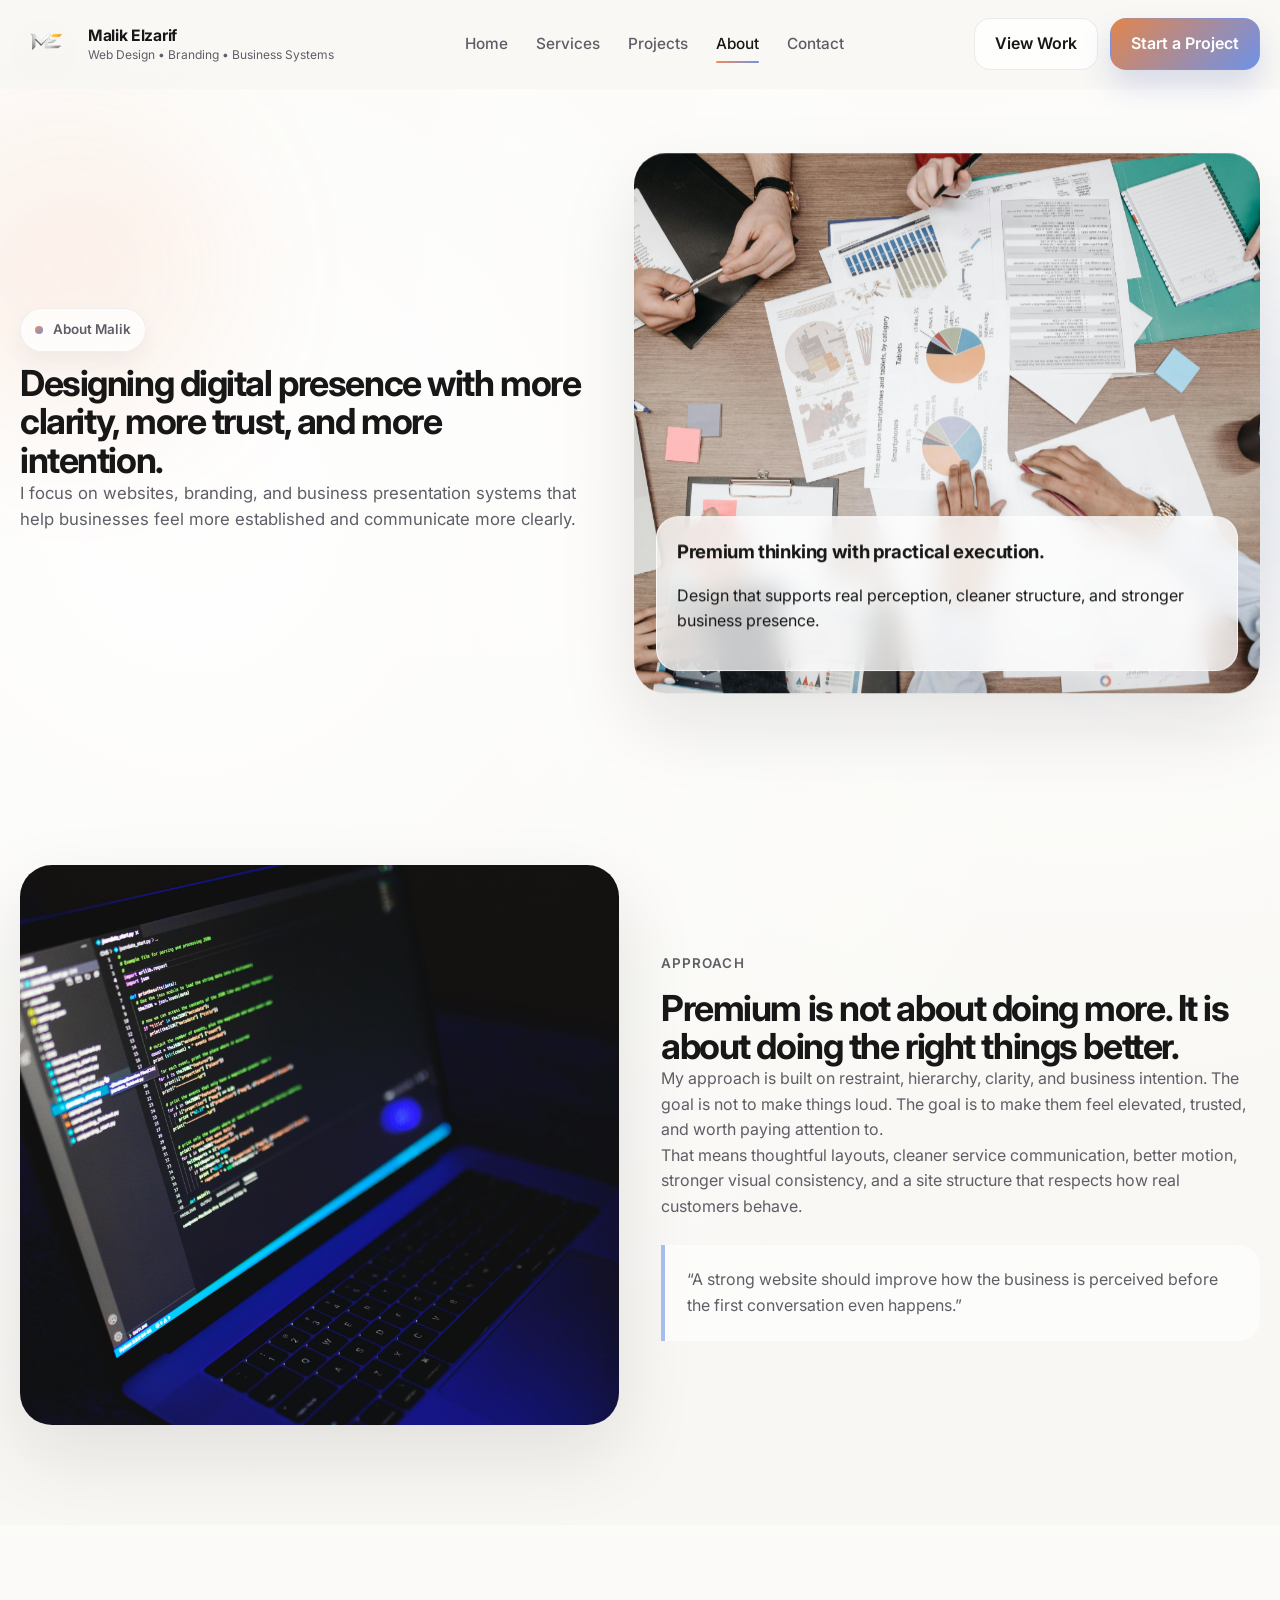
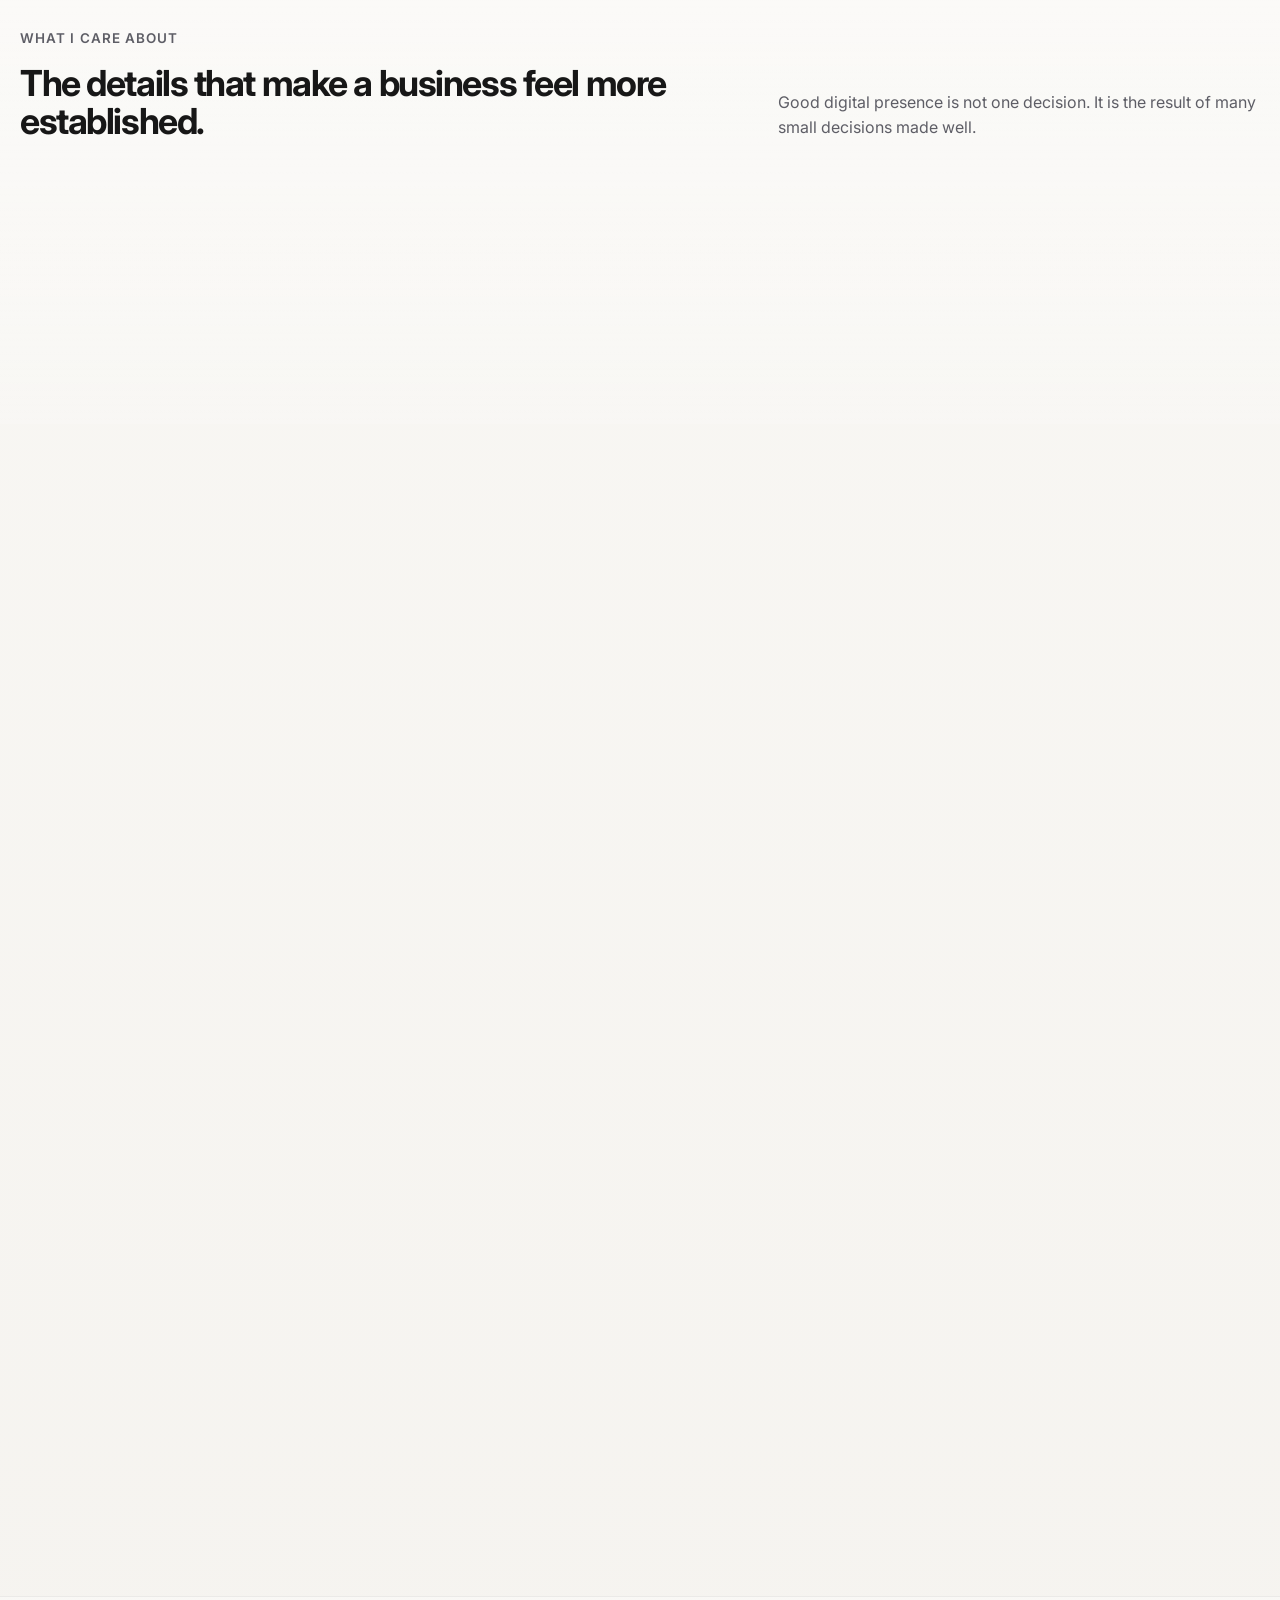
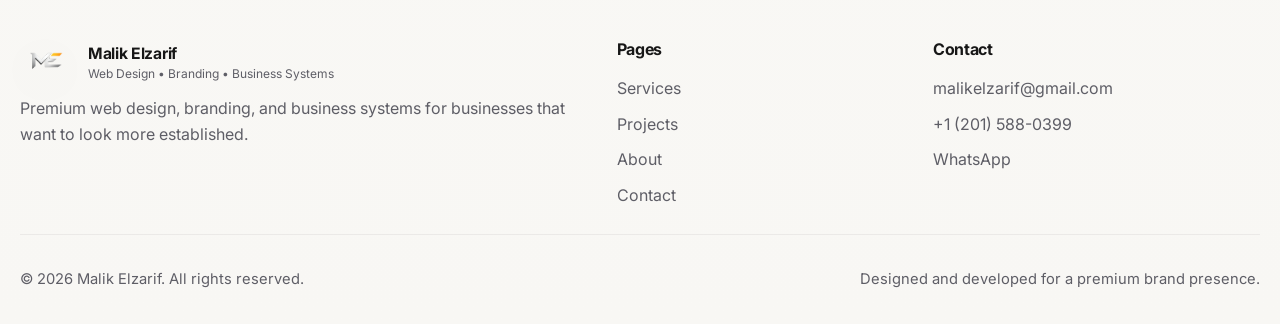
==== about.html @ 07f12b1e "Add files via upload" ====
<!DOCTYPE html>
<html lang="en">
<head>
  <meta charset="UTF-8" />
  <meta name="viewport" content="width=device-width, initial-scale=1.0" />
  <title>About | Malik Elzarif</title>
  <meta
    name="description"
    content="Learn more about Malik Elzarif, a designer focused on premium web design, branding, and business systems."
  />
  <link rel="icon" href="assets/icons/favicon.png" />
  <link rel="preconnect" href="https://fonts.googleapis.com" />
  <link rel="preconnect" href="https://fonts.gstatic.com" crossorigin />
  <link
    href="https://fonts.googleapis.com/css2?family=Inter:wght@400;500;600;700;800&display=swap"
    rel="stylesheet"
  />
  <link rel="stylesheet" href="style.css" />
</head>
<body class="site-body">
  <div class="site-bg-orb site-bg-orb--orange"></div>
  <div class="site-bg-orb site-bg-orb--blue"></div>

    <header class="site-header" id="top">
    <div class="container header-inner">
      <a href="index.html" class="brand brand--logo" aria-label="Malik Elzarif home">
  <img
    src="assets/logo/logo-me.png"
    alt="Malik Elzarif logo"
    class="brand-logo"
  />
  <span class="brand-text">
    <strong>Malik Elzarif</strong>
    <small>Web Design • Branding • Business Systems</small>
  </span>
</a>

      <nav class="desktop-nav" aria-label="Primary navigation">
        <a href="index.html">Home</a>
        <a href="services.html">Services</a>
        <a href="projects.html">Projects</a>
        <a href="about.html" class="is-active">About</a>
        <a href="contact.html">Contact</a>
      </nav>

      <div class="header-actions">
        <a class="btn btn-secondary hide-tablet" href="projects.html">View Work</a>
        <a class="btn btn-primary hide-mobile" href="contact.html">Start a Project</a>
        <button class="menu-toggle" type="button" aria-label="Open menu" aria-expanded="false" aria-controls="mobile-menu">
          <span></span>
          <span></span>
        </button>
      </div>
    </div>

    <div class="mobile-menu" id="mobile-menu">
      <nav class="mobile-nav" aria-label="Mobile navigation">
        <a href="index.html">Home</a>
        <a href="services.html">Services</a>
        <a href="projects.html">Projects</a>
        <a href="about.html" class="is-active">About</a>
        <a href="contact.html">Contact</a>
        <a class="btn btn-primary mobile-menu-cta" href="contact.html">Start a Project</a>
      </nav>
    </div>
  </header>

  <main>
    <section class="page-hero">
      <div class="container page-hero__grid">
        <div class="page-hero__copy reveal">
          <div class="eyebrow">
            <span class="eyebrow-dot"></span>
            About Malik
          </div>
          <h1>Designing digital presence with more clarity, more trust, and more intention.</h1>
          <p>
            I focus on websites, branding, and business presentation systems that help businesses
            feel more established and communicate more clearly.
          </p>
        </div>

        <div class="page-hero__media reveal reveal-delay-1 parallax-item" data-parallax-speed="0.07">
          <img
            src="assets/images/shared/page-banner-about.webp"
            alt="About Malik Elzarif visual"
            class="media-cover"
          />
          <div class="page-hero__overlay">
            <h3>Premium thinking with practical execution.</h3>
            <p>Design that supports real perception, cleaner structure, and stronger business presence.</p>
          </div>
        </div>
      </div>
    </section>

    <section class="section">
      <div class="container about-story">
        <div class="about-story__media reveal">
          <img
            src="assets/images/about/about-studio.webp"
            alt="Studio and workflow visual"
            class="media-cover"
          />
        </div>

        <div class="about-story__copy reveal reveal-delay-1">
          <span class="section-kicker">Approach</span>
          <h2>Premium is not about doing more. It is about doing the right things better.</h2>
          <p>
            My approach is built on restraint, hierarchy, clarity, and business intention.
            The goal is not to make things loud. The goal is to make them feel elevated,
            trusted, and worth paying attention to.
          </p>
          <p>
            That means thoughtful layouts, cleaner service communication, better motion,
            stronger visual consistency, and a site structure that respects how real customers behave.
          </p>

          <div class="about-quote">
            “A strong website should improve how the business is perceived before the first conversation even happens.”
          </div>
        </div>
      </div>
    </section>

    <section class="section section-soft">
      <div class="container section-heading reveal">
        <div>
          <span class="section-kicker">What I care about</span>
          <h2>The details that make a business feel more established.</h2>
        </div>
        <p>
          Good digital presence is not one decision. It is the result of many small decisions made well.
        </p>
      </div>

      <div class="values-grid">
        <article class="value-card reveal">
          <h3>Clarity</h3>
          <p>Simple communication, stronger hierarchy, and easier user understanding.</p>
        </article>

        <article class="value-card reveal reveal-delay-1">
          <h3>Restraint</h3>
          <p>Premium execution without clutter, visual noise, or cheap effects.</p>
        </article>

        <article class="value-card reveal reveal-delay-2">
          <h3>Consistency</h3>
          <p>A cohesive system across pages, interactions, messaging, and presentation.</p>
        </article>
      </div>
    </section>

    <section class="section">
      <div class="container about-story">
        <div class="about-story__copy reveal">
          <span class="section-kicker">How I think</span>
          <h2>Design should support perception and business movement.</h2>
          <p>
            A premium site should help someone trust your business faster, understand your services more clearly,
            and feel more confident in taking the next step.
          </p>
          <p>
            That is why I work across layout, branding, visual tone, service structure, and customer flow —
            not just isolated design pieces.
          </p>
          <a href="contact.html" class="btn btn-primary">Work With Malik</a>
        </div>

        <div class="about-story__media reveal reveal-delay-1">
          <img
            src="assets/images/about/about-process.webp"
            alt="Process and design systems visual"
            class="media-cover"
          />
        </div>
      </div>
    </section>

    <section class="section">
      <div class="container cta-panel reveal">
        <div class="cta-panel__copy">
          <span class="section-kicker">Let’s Build</span>
          <h2>Need a brand presence that feels more serious and more premium?</h2>
          <p>Let’s build something clean, strong, and worth remembering.</p>
        </div>

        <div class="cta-panel__actions">
          <a class="btn btn-primary" href="contact.html">Start a Project</a>
          <a class="btn btn-secondary" href="projects.html">View Projects</a>
        </div>
      </div>
    </section>
  </main>

  <footer class="site-footer">
    <div class="container footer-grid">
      <div class="footer-brand">
        <a href="index.html" class="brand brand--logo" aria-label="Malik Elzarif home">
  <img
    src="assets/logo/logo-me.png"
    alt="Malik Elzarif logo"
    class="brand-logo"
  />
  <span class="brand-text">
    <strong>Malik Elzarif</strong>
    <small>Web Design • Branding • Business Systems</small>
  </span>
</a>
        <p>Premium web design, branding, and business systems for businesses that want to look more established.</p>
      </div>

      <div class="footer-links-group">
        <h3>Pages</h3>
        <ul>
          <li><a href="services.html">Services</a></li>
          <li><a href="projects.html">Projects</a></li>
          <li><a href="about.html">About</a></li>
          <li><a href="contact.html">Contact</a></li>
        </ul>
      </div>

      <div class="footer-links-group">
        <h3>Contact</h3>
        <ul>
          <li><a href="mailto:malikelzarif@gmail.com">malikelzarif@gmail.com</a></li>
          <li><a href="tel:+12015880399">+1 (201) 588-0399</a></li>
          <li><a href="https://wa.me/12015880399" target="_blank" rel="noopener noreferrer">WhatsApp</a></li>
        </ul>
      </div>
    </div>

    <div class="container footer-bottom">
      <p>© 2026 Malik Elzarif. All rights reserved.</p>
      <p>Designed and developed for a premium brand presence.</p>
    </div>
  </footer>

  <script src="script.js"></script>
</body>
</html>
---- style.css ----
:root {
  --bg: #f8f6f2;
  --bg-soft: #fcfbf8;
  --surface: rgba(255, 255, 255, 0.72);
  --surface-strong: rgba(255, 255, 255, 0.92);
  --card: #ffffff;
  --text: #171717;
  --text-soft: #5e5e66;
  --line: rgba(23, 23, 23, 0.08);
  --line-strong: rgba(23, 23, 23, 0.14);

  --orange: #f28d52;
  --orange-soft: rgba(242, 141, 82, 0.18);
  --blue: #6f92e8;
  --blue-soft: rgba(111, 146, 232, 0.16);

  --shadow-sm: 0 10px 25px rgba(24, 24, 24, 0.05);
  --shadow-md: 0 18px 45px rgba(24, 24, 24, 0.08);
  --shadow-lg: 0 30px 80px rgba(24, 24, 24, 0.10);

  --radius-xs: 14px;
  --radius-sm: 18px;
  --radius-md: 24px;
  --radius-lg: 30px;
  --radius-xl: 36px;

  --container: 1240px;
  --header-h: 88px;

  --dur-fast: 220ms;
  --dur: 380ms;
  --dur-slow: 700ms;
  --ease: cubic-bezier(0.22, 1, 0.36, 1);
}

*,
*::before,
*::after {
  box-sizing: border-box;
}

html {
  scroll-behavior: smooth;
}

body {
  margin: 0;
  font-family: "Inter", sans-serif;
  color: var(--text);
  background:
    radial-gradient(circle at 15% 15%, rgba(255, 255, 255, 0.9), transparent 30%),
    radial-gradient(circle at 85% 10%, rgba(255, 255, 255, 0.7), transparent 24%),
    linear-gradient(180deg, #fbfaf7 0%, #f5f3ef 100%);
  line-height: 1.6;
  overflow-x: hidden;
}

img {
  max-width: 100%;
  display: block;
}

a {
  color: inherit;
  text-decoration: none;
}

button,
input,
textarea {
  font: inherit;
}

.site-body {
  position: relative;
}

.site-bg-orb {
  position: fixed;
  z-index: -1;
  border-radius: 999px;
  filter: blur(70px);
  opacity: 0.55;
  pointer-events: none;
}

.site-bg-orb--orange {
  width: 320px;
  height: 320px;
  top: 110px;
  left: -90px;
  background: rgba(242, 141, 82, 0.18);
  animation: orbFloat 9s ease-in-out infinite;
}

.site-bg-orb--blue {
  width: 360px;
  height: 360px;
  top: 280px;
  right: -120px;
  background: rgba(111, 146, 232, 0.16);
  animation: orbFloat 11s ease-in-out infinite reverse;
}

@keyframes orbFloat {
  0%, 100% {
    transform: translate3d(0, 0, 0) scale(1);
  }
  50% {
    transform: translate3d(0, -18px, 0) scale(1.04);
  }
}

.container {
  width: min(var(--container), calc(100% - 40px));
  margin: 0 auto;
}

.section {
  padding: 100px 0;
}

.section-soft {
  background: linear-gradient(180deg, rgba(255, 255, 255, 0.45), rgba(255, 255, 255, 0.18));
}

.section-heading {
  display: grid;
  grid-template-columns: 1.2fr 0.8fr;
  gap: 36px;
  align-items: end;
  margin-bottom: 44px;
}

.section-heading--compact {
  margin-bottom: 28px;
}

.section-kicker {
  display: inline-flex;
  align-items: center;
  gap: 8px;
  margin-bottom: 14px;
  color: var(--text-soft);
  font-weight: 600;
  font-size: 0.84rem;
  letter-spacing: 0.08em;
  text-transform: uppercase;
}

.section-heading h2,
.split-copy h2,
.about-preview__copy h2,
.cta-panel__copy h2,
.page-hero__copy h1,
.contact-main__copy h2,
.about-story__copy h2 {
  margin: 0;
  font-size: clamp(2rem, 2.8vw, 3.35rem);
  line-height: 1.08;
  letter-spacing: -0.04em;
}

.section-heading p,
.split-copy p,
.about-preview__copy p,
.cta-panel__copy p,
.page-hero__copy p,
.contact-main__copy p,
.about-story__copy p {
  margin: 0;
  color: var(--text-soft);
  font-size: 1rem;
}

.site-header {
  position: sticky;
  top: 0;
  z-index: 90;
  backdrop-filter: blur(18px);
  background: rgba(248, 246, 242, 0.66);
  border-bottom: 1px solid transparent;
  transition:
    background var(--dur) var(--ease),
    border-color var(--dur) var(--ease),
    box-shadow var(--dur) var(--ease),
    transform var(--dur-fast) var(--ease);
}

.site-header.is-scrolled {
  background: rgba(252, 251, 248, 0.86);
  border-color: var(--line);
  box-shadow: 0 12px 34px rgba(20, 20, 20, 0.05);
}

.header-inner {
  min-height: var(--header-h);
  display: flex;
  align-items: center;
  justify-content: space-between;
  gap: 24px;
}

.brand {
  display: inline-flex;
  align-items: center;
  gap: 14px;
  min-width: 0;
}

.brand--logo {
  gap: 16px;
}

.brand-logo {
  width: auto;
  height: 52px;
  display: block;
  object-fit: contain;
  flex-shrink: 0;
  filter: drop-shadow(0 10px 20px rgba(0, 0, 0, 0.08));
  transition: transform var(--dur-fast) var(--ease);
}

.brand:hover .brand-logo {
  transform: translateY(-1px);
}

.brand-text {
  display: flex;
  flex-direction: column;
  line-height: 1.1;
  min-width: 0;
}

.brand-text strong {
  font-size: 0.98rem;
  letter-spacing: -0.02em;
}

.brand-text small {
  margin-top: 4px;
  font-size: 0.75rem;
  color: var(--text-soft);
}

.desktop-nav {
  display: flex;
  align-items: center;
  gap: 28px;
}

.desktop-nav a,
.mobile-nav a {
  position: relative;
  color: var(--text-soft);
  font-size: 0.96rem;
  font-weight: 500;
  transition: color var(--dur-fast) var(--ease);
}

.desktop-nav a::after,
.mobile-nav a::after {
  content: "";
  position: absolute;
  left: 0;
  bottom: -7px;
  width: 100%;
  height: 2px;
  background: linear-gradient(90deg, var(--orange), var(--blue));
  transform: scaleX(0);
  transform-origin: left;
  transition: transform var(--dur-fast) var(--ease);
  border-radius: 999px;
}

.desktop-nav a:hover,
.desktop-nav a.is-active,
.mobile-nav a:hover,
.mobile-nav a.is-active {
  color: var(--text);
}

.desktop-nav a:hover::after,
.desktop-nav a.is-active::after,
.mobile-nav a:hover::after,
.mobile-nav a.is-active::after {
  transform: scaleX(1);
}

.header-actions {
  display: flex;
  align-items: center;
  gap: 12px;
  flex-shrink: 0;
}

.menu-toggle {
  display: none;
  width: 48px;
  height: 48px;
  padding: 0;
  border: 1px solid var(--line);
  border-radius: 16px;
  background: rgba(255, 255, 255, 0.76);
  cursor: pointer;
  position: relative;
}

.menu-toggle span {
  position: absolute;
  left: 12px;
  right: 12px;
  height: 2px;
  background: var(--text);
  border-radius: 999px;
  transition:
    transform var(--dur-fast) var(--ease),
    top var(--dur-fast) var(--ease),
    opacity var(--dur-fast) var(--ease);
}

.menu-toggle span:first-child {
  top: 18px;
}

.menu-toggle span:last-child {
  top: 28px;
}

.menu-toggle.is-active span:first-child {
  top: 23px;
  transform: rotate(45deg);
}

.menu-toggle.is-active span:last-child {
  top: 23px;
  transform: rotate(-45deg);
}

.mobile-menu {
  display: none;
  border-top: 1px solid var(--line);
  background: rgba(252, 251, 248, 0.96);
  backdrop-filter: blur(16px);
}

.mobile-menu.is-open {
  display: block;
  animation: fadeInUp 0.35s var(--ease);
}

.mobile-nav {
  display: flex;
  flex-direction: column;
  gap: 18px;
  padding: 22px 20px 26px;
}

.mobile-menu-cta {
  margin-top: 8px;
}

.hero {
  position: relative;
  padding: 72px 0 84px;
}

.hero-grid {
  display: grid;
  grid-template-columns: 1fr 1.08fr;
  gap: 56px;
  align-items: center;
}

.eyebrow {
  display: inline-flex;
  align-items: center;
  gap: 10px;
  padding: 10px 14px;
  border-radius: 999px;
  background: rgba(255, 255, 255, 0.7);
  border: 1px solid rgba(23, 23, 23, 0.06);
  color: var(--text-soft);
  font-size: 0.84rem;
  font-weight: 600;
  box-shadow: var(--shadow-sm);
}

.eyebrow-dot {
  width: 8px;
  height: 8px;
  border-radius: 999px;
  background: linear-gradient(135deg, var(--orange), var(--blue));
}

.hero-copy h1 {
  margin: 18px 0 18px;
  font-size: clamp(2.8rem, 4.8vw, 5.15rem);
  line-height: 0.96;
  letter-spacing: -0.06em;
  max-width: 11ch;
}

.text-gradient {
  background: linear-gradient(90deg, #da7a42 0%, #7a98e9 100%);
  -webkit-background-clip: text;
  -webkit-text-fill-color: transparent;
}

.hero-text {
  max-width: 620px;
  margin: 0;
  font-size: 1.08rem;
  color: var(--text-soft);
}

.hero-actions,
.cta-panel__actions,
.contact-actions {
  display: flex;
  flex-wrap: wrap;
  gap: 14px;
  margin-top: 30px;
}

.hero-points {
  list-style: none;
  padding: 0;
  margin: 28px 0 0;
  display: flex;
  flex-wrap: wrap;
  gap: 12px;
}

.hero-points li {
  padding: 12px 14px;
  border-radius: 999px;
  background: rgba(255, 255, 255, 0.72);
  border: 1px solid rgba(23, 23, 23, 0.06);
  color: var(--text-soft);
  font-size: 0.92rem;
}

.hero-visual {
  position: relative;
}

.hero-visual-shell {
  position: relative;
  min-height: 660px;
}

.hero-visual-glow {
  position: absolute;
  border-radius: 999px;
  filter: blur(55px);
  opacity: 0.7;
}

.hero-visual-glow--orange {
  width: 220px;
  height: 220px;
  top: 40px;
  right: 60px;
  background: rgba(242, 141, 82, 0.18);
}

.hero-visual-glow--blue {
  width: 240px;
  height: 240px;
  left: 10px;
  bottom: 90px;
  background: rgba(111, 146, 232, 0.18);
}

.glass-card {
  background: rgba(255, 255, 255, 0.62);
  border: 1px solid rgba(255, 255, 255, 0.7);
  backdrop-filter: blur(14px);
  box-shadow: var(--shadow-md);
}

.hero-main-card {
  position: absolute;
  inset: 60px 20px 80px 40px;
  overflow: hidden;
  border-radius: 34px;
}

.hero-main-card img {
  height: 100%;
  width: 100%;
  object-fit: cover;
}

.hero-main-card__overlay {
  position: absolute;
  inset: auto 22px 22px 22px;
  padding: 22px;
  border-radius: 22px;
  background: rgba(255, 255, 255, 0.78);
  border: 1px solid rgba(255, 255, 255, 0.68);
  backdrop-filter: blur(12px);
}

.hero-main-card__overlay h3 {
  margin: 12px 0 0;
  font-size: 1.28rem;
  line-height: 1.15;
  letter-spacing: -0.03em;
}

.hero-ui-chip,
.project-meta span,
.metric-chip {
  display: inline-flex;
  align-items: center;
  min-height: 34px;
  padding: 8px 12px;
  border-radius: 999px;
  background: rgba(255, 255, 255, 0.78);
  border: 1px solid rgba(23, 23, 23, 0.08);
  color: var(--text-soft);
  font-size: 0.8rem;
  font-weight: 600;
}

.hero-float-card {
  position: absolute;
  overflow: hidden;
  border-radius: 26px;
}

.hero-float-card img {
  width: 100%;
  height: 100%;
  object-fit: cover;
}

.hero-float-card--top {
  width: 220px;
  height: 180px;
  top: 0;
  left: 0;
}

.hero-float-card--bottom {
  width: 250px;
  height: 190px;
  right: 0;
  bottom: 0;
}

.float-card {
  animation: floatY 7s ease-in-out infinite;
}

.float-card-slow {
  animation: floatY 10s ease-in-out infinite;
}

.float-card-fast {
  animation: floatY 6s ease-in-out infinite reverse;
}

@keyframes floatY {
  0%, 100% {
    transform: translate3d(0, 0, 0);
  }
  50% {
    transform: translate3d(0, -14px, 0);
  }
}

.trust-strip {
  padding: 8px 0 0;
}

.trust-strip__inner {
  padding: 24px 28px;
  border-radius: var(--radius-lg);
  background: rgba(255, 255, 255, 0.66);
  border: 1px solid rgba(23, 23, 23, 0.06);
  box-shadow: var(--shadow-sm);
}

.trust-strip__inner p {
  margin: 0 0 18px;
  font-size: 1rem;
  color: var(--text-soft);
}

.trust-tags {
  display: flex;
  flex-wrap: wrap;
  gap: 12px;
}

.trust-tags span {
  padding: 10px 14px;
  border-radius: 999px;
  background: linear-gradient(180deg, rgba(255, 255, 255, 0.85), rgba(255, 255, 255, 0.72));
  border: 1px solid rgba(23, 23, 23, 0.06);
  font-size: 0.92rem;
  color: var(--text-soft);
}

.grid {
  display: grid;
  gap: 22px;
}

.grid-3 {
  grid-template-columns: repeat(3, 1fr);
}

.service-card,
.project-card,
.process-card,
.value-card,
.contact-card,
.metric-card {
  background: rgba(255, 255, 255, 0.74);
  border: 1px solid rgba(23, 23, 23, 0.06);
  border-radius: 28px;
  box-shadow: var(--shadow-sm);
  transition:
    transform var(--dur) var(--ease),
    box-shadow var(--dur) var(--ease),
    border-color var(--dur) var(--ease);
}

.service-card:hover,
.project-card:hover,
.process-card:hover,
.value-card:hover,
.contact-card:hover,
.metric-card:hover {
  transform: translateY(-8px);
  box-shadow: var(--shadow-md);
  border-color: rgba(23, 23, 23, 0.1);
}

.service-card__media,
.project-card__media,
.project-feature-card__media,
.image-frame {
  overflow: hidden;
  border-radius: 22px;
}

.service-card__media img,
.project-card__media img,
.project-feature-card__media img,
.image-frame img,
.page-hero__media img,
.contact-main__media img {
  width: 100%;
  height: 100%;
  object-fit: cover;
  transition: transform 900ms var(--ease);
}

.service-card:hover img,
.project-card:hover img,
.project-feature-card:hover img,
.image-frame:hover img {
  transform: scale(1.05);
}

.service-card {
  overflow: hidden;
}

.service-card__media {
  height: 240px;
}

.service-card__body {
  padding: 22px;
}

.service-index,
.process-step {
  display: inline-flex;
  margin-bottom: 14px;
  color: var(--text-soft);
  font-size: 0.84rem;
  font-weight: 700;
  letter-spacing: 0.06em;
  text-transform: uppercase;
}

.service-card h3,
.project-card h3,
.project-feature-card h3,
.process-card h3,
.value-card h3,
.contact-card h3,
.metric-card h3 {
  margin: 0 0 10px;
  font-size: 1.3rem;
  line-height: 1.15;
  letter-spacing: -0.03em;
}

.service-card p,
.project-card p,
.project-feature-card p,
.process-card p,
.value-card p,
.contact-card p,
.metric-card p,
.footer-brand p {
  margin: 0;
  color: var(--text-soft);
}

.text-link {
  display: inline-flex;
  align-items: center;
  gap: 8px;
  margin-top: 18px;
  color: var(--text);
  font-weight: 600;
}

.text-link::after {
  content: "→";
  transition: transform var(--dur-fast) var(--ease);
}

.text-link:hover::after {
  transform: translateX(4px);
}

.split-layout {
  display: grid;
  grid-template-columns: 0.95fr 1.05fr;
  gap: 40px;
  align-items: center;
}

.project-stack {
  display: grid;
  gap: 20px;
}

.project-feature-card {
  display: grid;
  grid-template-columns: 320px 1fr;
  gap: 20px;
  padding: 18px;
  border-radius: 30px;
}

.project-feature-card__media {
  height: 230px;
}

.project-feature-card__body {
  display: flex;
  flex-direction: column;
  justify-content: center;
}

.project-meta {
  display: flex;
  flex-wrap: wrap;
  gap: 10px;
  margin-bottom: 14px;
}

.process-grid {
  display: grid;
  grid-template-columns: repeat(4, 1fr);
  gap: 20px;
}

.process-card {
  padding: 26px;
}

.about-preview {
  display: grid;
  grid-template-columns: 0.95fr 1.05fr;
  gap: 42px;
  align-items: center;
}

.image-frame {
  position: relative;
  background: #f3f2ee;
  box-shadow: var(--shadow-md);
}

.image-frame::before {
  content: "";
  position: absolute;
  inset: 0;
  background:
    linear-gradient(180deg, rgba(255, 255, 255, 0.08), transparent 30%),
    linear-gradient(135deg, rgba(242, 141, 82, 0.08), rgba(111, 146, 232, 0.08));
  z-index: 1;
  pointer-events: none;
}

.image-frame img {
  position: relative;
  z-index: 0;
}

.image-frame-large {
  height: 580px;
  border-radius: 34px;
  overflow: hidden;
}

.cta-panel {
  display: grid;
  grid-template-columns: 1.15fr 0.85fr;
  gap: 30px;
  align-items: center;
  padding: 34px;
  border-radius: 34px;
  background:
    linear-gradient(135deg, rgba(255, 255, 255, 0.86), rgba(255, 255, 255, 0.72)),
    linear-gradient(135deg, rgba(242, 141, 82, 0.06), rgba(111, 146, 232, 0.08));
  border: 1px solid rgba(23, 23, 23, 0.06);
  box-shadow: var(--shadow-md);
}

.btn {
  display: inline-flex;
  align-items: center;
  justify-content: center;
  min-height: 52px;
  padding: 0 20px;
  border-radius: 16px;
  border: 1px solid transparent;
  font-weight: 600;
  transition:
    transform var(--dur-fast) var(--ease),
    box-shadow var(--dur-fast) var(--ease),
    border-color var(--dur-fast) var(--ease),
    background var(--dur-fast) var(--ease),
    color var(--dur-fast) var(--ease);
  cursor: pointer;
}

.btn:hover {
  transform: translateY(-2px);
}

.btn-primary {
  color: #ffffff;
  background: linear-gradient(135deg, #e2854d 0%, #6f92e8 100%);
  box-shadow: 0 16px 30px rgba(92, 111, 184, 0.22);
}

.btn-primary:hover {
  box-shadow: 0 20px 36px rgba(92, 111, 184, 0.26);
}

.btn-secondary {
  background: rgba(255, 255, 255, 0.76);
  border-color: rgba(23, 23, 23, 0.08);
  color: var(--text);
}

.btn-secondary:hover {
  background: rgba(255, 255, 255, 0.94);
}

.page-hero {
  padding: 62px 0 74px;
}

.page-hero__grid {
  display: grid;
  grid-template-columns: 0.95fr 1.05fr;
  gap: 48px;
  align-items: center;
}

.page-hero__copy .eyebrow {
  margin-bottom: 12px;
}

.page-hero__copy p {
  max-width: 700px;
  font-size: 1.05rem;
}

.page-hero__media {
  position: relative;
  height: 540px;
  border-radius: 32px;
  overflow: hidden;
  box-shadow: var(--shadow-lg);
  background: #f0efea;
}

.page-hero__overlay {
  position: absolute;
  inset: auto 22px 22px 22px;
  padding: 20px;
  border-radius: 22px;
  background: rgba(255, 255, 255, 0.76);
  border: 1px solid rgba(255, 255, 255, 0.72);
  backdrop-filter: blur(12px);
}

.page-hero__overlay h3 {
  margin: 0 0 8px;
  font-size: 1.16rem;
  letter-spacing: -0.02em;
}

.service-detail-grid,
.about-story,
.contact-main {
  display: grid;
  grid-template-columns: 1fr 1fr;
  gap: 42px;
  align-items: center;
}

.service-detail-card {
  padding: 26px;
  border-radius: 28px;
  background: rgba(255, 255, 255, 0.74);
  border: 1px solid rgba(23, 23, 23, 0.06);
  box-shadow: var(--shadow-sm);
}

.service-detail-card h3 {
  margin: 0 0 12px;
  font-size: 1.55rem;
  letter-spacing: -0.03em;
}

.service-detail-card p {
  margin: 0 0 18px;
  color: var(--text-soft);
}

.feature-list {
  list-style: none;
  padding: 0;
  margin: 0;
  display: grid;
  gap: 12px;
}

.feature-list li {
  position: relative;
  padding-left: 20px;
  color: var(--text-soft);
}

.feature-list li::before {
  content: "";
  position: absolute;
  left: 0;
  top: 11px;
  width: 8px;
  height: 8px;
  border-radius: 999px;
  background: linear-gradient(135deg, var(--orange), var(--blue));
}

.projects-grid {
  display: grid;
  grid-template-columns: repeat(2, 1fr);
  gap: 22px;
}

.project-card {
  overflow: hidden;
}

.project-card__media {
  height: 320px;
}

.project-card__body {
  padding: 24px;
}

.project-card__foot {
  display: flex;
  flex-wrap: wrap;
  gap: 10px;
  margin-top: 18px;
}

.metrics-grid,
.values-grid,
.contact-grid {
  display: grid;
  grid-template-columns: repeat(3, 1fr);
  gap: 20px;
}

.metric-card,
.value-card,
.contact-card {
  padding: 26px;
}

.metric-card .metric-number {
  display: block;
  margin-bottom: 10px;
  font-size: 2.2rem;
  font-weight: 800;
  letter-spacing: -0.05em;
}

.about-story__media,
.contact-main__media {
  height: 560px;
  border-radius: 32px;
  overflow: hidden;
  box-shadow: var(--shadow-lg);
}

.about-quote {
  margin-top: 26px;
  padding: 22px;
  border-left: 4px solid rgba(111, 146, 232, 0.6);
  border-radius: 0 22px 22px 0;
  background: rgba(255, 255, 255, 0.6);
  color: var(--text-soft);
}

.contact-main__copy .feature-list {
  margin-top: 20px;
}

.contact-form-shell {
  padding: 30px;
  border-radius: 30px;
  background: rgba(255, 255, 255, 0.78);
  border: 1px solid rgba(23, 23, 23, 0.06);
  box-shadow: var(--shadow-md);
}

.form-grid {
  display: grid;
  gap: 18px;
}

.form-row {
  display: grid;
  grid-template-columns: 1fr 1fr;
  gap: 16px;
}

.form-field {
  display: grid;
  gap: 8px;
}

.form-field label {
  font-weight: 600;
  font-size: 0.95rem;
}

.form-field input,
.form-field textarea {
  width: 100%;
  border: 1px solid rgba(23, 23, 23, 0.1);
  background: rgba(255, 255, 255, 0.92);
  border-radius: 16px;
  padding: 14px 16px;
  outline: none;
  transition:
    border-color var(--dur-fast) var(--ease),
    box-shadow var(--dur-fast) var(--ease),
    transform var(--dur-fast) var(--ease);
}

.form-field input:focus,
.form-field textarea:focus {
  border-color: rgba(111, 146, 232, 0.5);
  box-shadow: 0 0 0 4px rgba(111, 146, 232, 0.12);
}

.form-note {
  margin: 0;
  font-size: 0.92rem;
  color: var(--text-soft);
}

.site-footer {
  padding: 40px 0 18px;
  border-top: 1px solid rgba(23, 23, 23, 0.06);
  background: rgba(255, 255, 255, 0.34);
}

.footer-grid {
  display: grid;
  grid-template-columns: 1.2fr 0.6fr 0.7fr;
  gap: 36px;
  padding-bottom: 26px;
}

.brand--footer {
  margin-bottom: 16px;
}

.footer-links-group h3 {
  margin: 0 0 14px;
  font-size: 1rem;
  letter-spacing: -0.02em;
}

.footer-links-group ul {
  list-style: none;
  padding: 0;
  margin: 0;
  display: grid;
  gap: 10px;
}

.footer-links-group a {
  color: var(--text-soft);
  transition: color var(--dur-fast) var(--ease);
}

.footer-links-group a:hover {
  color: var(--text);
}

.footer-bottom {
  padding-top: 18px;
  border-top: 1px solid rgba(23, 23, 23, 0.06);
  display: flex;
  justify-content: space-between;
  gap: 20px;
  color: var(--text-soft);
  font-size: 0.92rem;
}

.media-cover {
  width: 100%;
  height: 100%;
  object-fit: cover;
}

.hide-tablet {
  display: inline-flex;
}

.hide-mobile {
  display: inline-flex;
}

.reveal {
  opacity: 0;
  transform: translateY(28px);
  transition:
    opacity 900ms var(--ease),
    transform 900ms var(--ease);
  will-change: opacity, transform;
}

.reveal.in-view {
  opacity: 1;
  transform: translateY(0);
}

.reveal-delay-1 {
  transition-delay: 120ms;
}

.reveal-delay-2 {
  transition-delay: 220ms;
}

.reveal-delay-3 {
  transition-delay: 320ms;
}

.parallax-item {
  will-change: transform;
  transform: translate3d(0, 0, 0);
}

@keyframes fadeInUp {
  from {
    opacity: 0;
    transform: translateY(14px);
  }
  to {
    opacity: 1;
    transform: translateY(0);
  }
}

/* RESPONSIVE */
@media (max-width: 1160px) {
  .hero-grid,
  .page-hero__grid,
  .split-layout,
  .about-preview,
  .service-detail-grid,
  .about-story,
  .contact-main {
    grid-template-columns: 1fr;
  }

  .section-heading {
    grid-template-columns: 1fr;
  }

  .grid-3,
  .metrics-grid,
  .values-grid,
  .contact-grid,
  .process-grid,
  .projects-grid {
    grid-template-columns: repeat(2, 1fr);
  }

  .hero-visual-shell {
    min-height: 580px;
  }

  .project-feature-card {
    grid-template-columns: 1fr;
  }

  .footer-grid,
  .cta-panel {
    grid-template-columns: 1fr;
  }
}

@media (max-width: 980px) {
  .desktop-nav,
  .hide-tablet,
  .hide-mobile {
    display: none;
  }

  .menu-toggle {
    display: inline-flex;
  }

  .header-inner {
    gap: 14px;
  }

  .brand {
    flex: 1 1 auto;
    min-width: 0;
  }

  .brand-logo {
    height: 44px;
    max-width: 140px;
  }

  .brand-text strong,
  .brand-text small {
    white-space: nowrap;
    overflow: hidden;
    text-overflow: ellipsis;
  }

  .hero {
    padding-top: 42px;
  }

  .hero-copy h1 {
    max-width: 12ch;
  }

  .page-hero__media,
  .about-story__media,
  .contact-main__media,
  .image-frame-large {
    height: 460px;
  }
}

@media (max-width: 760px) {
  :root {
    --header-h: 76px;
  }

  .container {
    width: min(100% - 24px, var(--container));
  }

  .section {
    padding: 68px 0;
  }

  .hero,
  .page-hero {
    padding-top: 24px;
  }

  .header-inner {
    min-height: var(--header-h);
    gap: 10px;
  }

  .brand {
    gap: 10px;
    max-width: calc(100% - 56px);
  }

  .brand-logo {
    height: 38px;
    max-width: 120px;
  }

  .brand-text strong {
    font-size: 0.9rem;
    line-height: 1.1;
  }

  .brand-text small {
    display: none;
  }

  .menu-toggle {
    width: 44px;
    height: 44px;
    border-radius: 14px;
  }

  .menu-toggle span:first-child {
    top: 17px;
  }

  .menu-toggle span:last-child {
    top: 25px;
  }

  .menu-toggle.is-active span:first-child,
  .menu-toggle.is-active span:last-child {
    top: 21px;
  }

  .hero-grid,
  .page-hero__grid,
  .split-layout,
  .about-preview,
  .service-detail-grid,
  .about-story,
  .contact-main,
  .cta-panel,
  .footer-grid,
  .projects-grid,
  .grid-3,
  .metrics-grid,
  .values-grid,
  .contact-grid,
  .process-grid,
  .form-row {
    grid-template-columns: 1fr;
  }

  .section-heading {
    grid-template-columns: 1fr;
    gap: 16px;
    margin-bottom: 24px;
    padding-left: 0;
    padding-right: 0;
  }

  .section-heading--compact {
    margin-bottom: 20px;
  }

  .section-heading h2,
  .split-copy h2,
  .about-preview__copy h2,
  .cta-panel__copy h2,
  .page-hero__copy h1,
  .contact-main__copy h2,
  .about-story__copy h2 {
    font-size: clamp(1.9rem, 8vw, 2.6rem);
    line-height: 1.08;
  }

  .hero-copy h1 {
    font-size: clamp(2.1rem, 10vw, 3rem);
    max-width: 10ch;
    margin: 14px 0 14px;
  }

  .hero-text,
  .page-hero__copy p,
  .section-heading p {
    font-size: 0.98rem;
  }

  .hero-actions,
  .cta-panel__actions,
  .contact-actions {
    flex-direction: column;
    align-items: stretch;
    gap: 12px;
  }

  .hero-actions .btn,
  .cta-panel__actions .btn,
  .contact-actions .btn {
    width: 100%;
  }

  .hero-points {
    gap: 10px;
  }

  .hero-points li {
    width: 100%;
  }

  .grid,
  .grid-3,
  .projects-grid,
  .metrics-grid,
  .values-grid,
  .contact-grid,
  .process-grid,
  .project-stack {
    gap: 18px;
  }

  .service-card,
  .project-card,
  .process-card,
  .value-card,
  .contact-card,
  .metric-card,
  .service-detail-card,
  .contact-form-shell,
  .cta-panel,
  .project-feature-card {
    border-radius: 22px;
    overflow: hidden;
  }

  .service-card__body,
  .project-card__body,
  .process-card,
  .value-card,
  .contact-card,
  .metric-card,
  .service-detail-card,
  .contact-form-shell,
  .cta-panel,
  .project-feature-card__body {
    padding: 20px;
  }

  .service-card__media,
  .project-card__media,
  .project-feature-card__media {
    margin: 12px 12px 0;
    width: auto;
    border-radius: 20px;
  }

  .service-card__media {
    height: 210px;
  }

  .project-card__media {
    height: 210px;
  }

  .project-feature-card {
    grid-template-columns: 1fr;
    padding: 14px;
    border-radius: 22px;
  }

  .project-feature-card__media {
    height: 190px;
    margin: 0;
  }

  .image-frame,
  .page-hero__media,
  .about-story__media,
  .contact-main__media,
  .image-frame-large {
    border-radius: 22px;
  }

  .page-hero__media,
  .about-story__media,
  .contact-main__media,
  .image-frame-large {
    height: 290px;
  }

  .hero-visual-shell {
    min-height: 340px;
  }

  .hero-main-card {
    inset: 20px 6px 34px 6px;
    border-radius: 22px;
  }

  .hero-main-card__overlay {
    left: 12px;
    right: 12px;
    bottom: 12px;
    padding: 14px;
    border-radius: 16px;
  }

  .hero-main-card__overlay h3 {
    font-size: 1.05rem;
  }

  .hero-float-card--top {
    width: 110px;
    height: 92px;
    top: 0;
    left: 8px;
  }

  .hero-float-card--bottom {
    width: 122px;
    height: 96px;
    right: 8px;
    bottom: 0;
  }

  .about-quote {
    padding: 18px;
    margin-top: 20px;
  }

  .form-field input,
  .form-field textarea {
    padding: 13px 14px;
  }

  .trust-strip__inner {
    padding: 18px;
    border-radius: 22px;
  }

  .footer-bottom {
    display: grid;
    grid-template-columns: 1fr;
    gap: 6px;
    text-align: center;
  }
}

@media (max-width: 480px) {
  .container {
    width: min(100% - 20px, var(--container));
  }

  .brand-logo {
    height: 34px;
    max-width: 104px;
  }

  .brand-text strong {
    font-size: 0.84rem;
  }

  .hero-copy h1 {
    font-size: clamp(1.9rem, 10.5vw, 2.6rem);
  }

  .hero-visual-shell {
    min-height: 320px;
  }

  .page-hero__media,
  .about-story__media,
  .contact-main__media,
  .image-frame-large {
    height: 260px;
  }

  .service-card__body,
  .project-card__body,
  .process-card,
  .value-card,
  .contact-card,
  .metric-card,
  .service-detail-card,
  .contact-form-shell,
  .cta-panel,
  .project-feature-card__body {
    padding: 18px;
  }

  .service-card__media,
  .project-card__media {
    height: 195px;
  }

  .project-feature-card__media {
    height: 175px;
  }
}
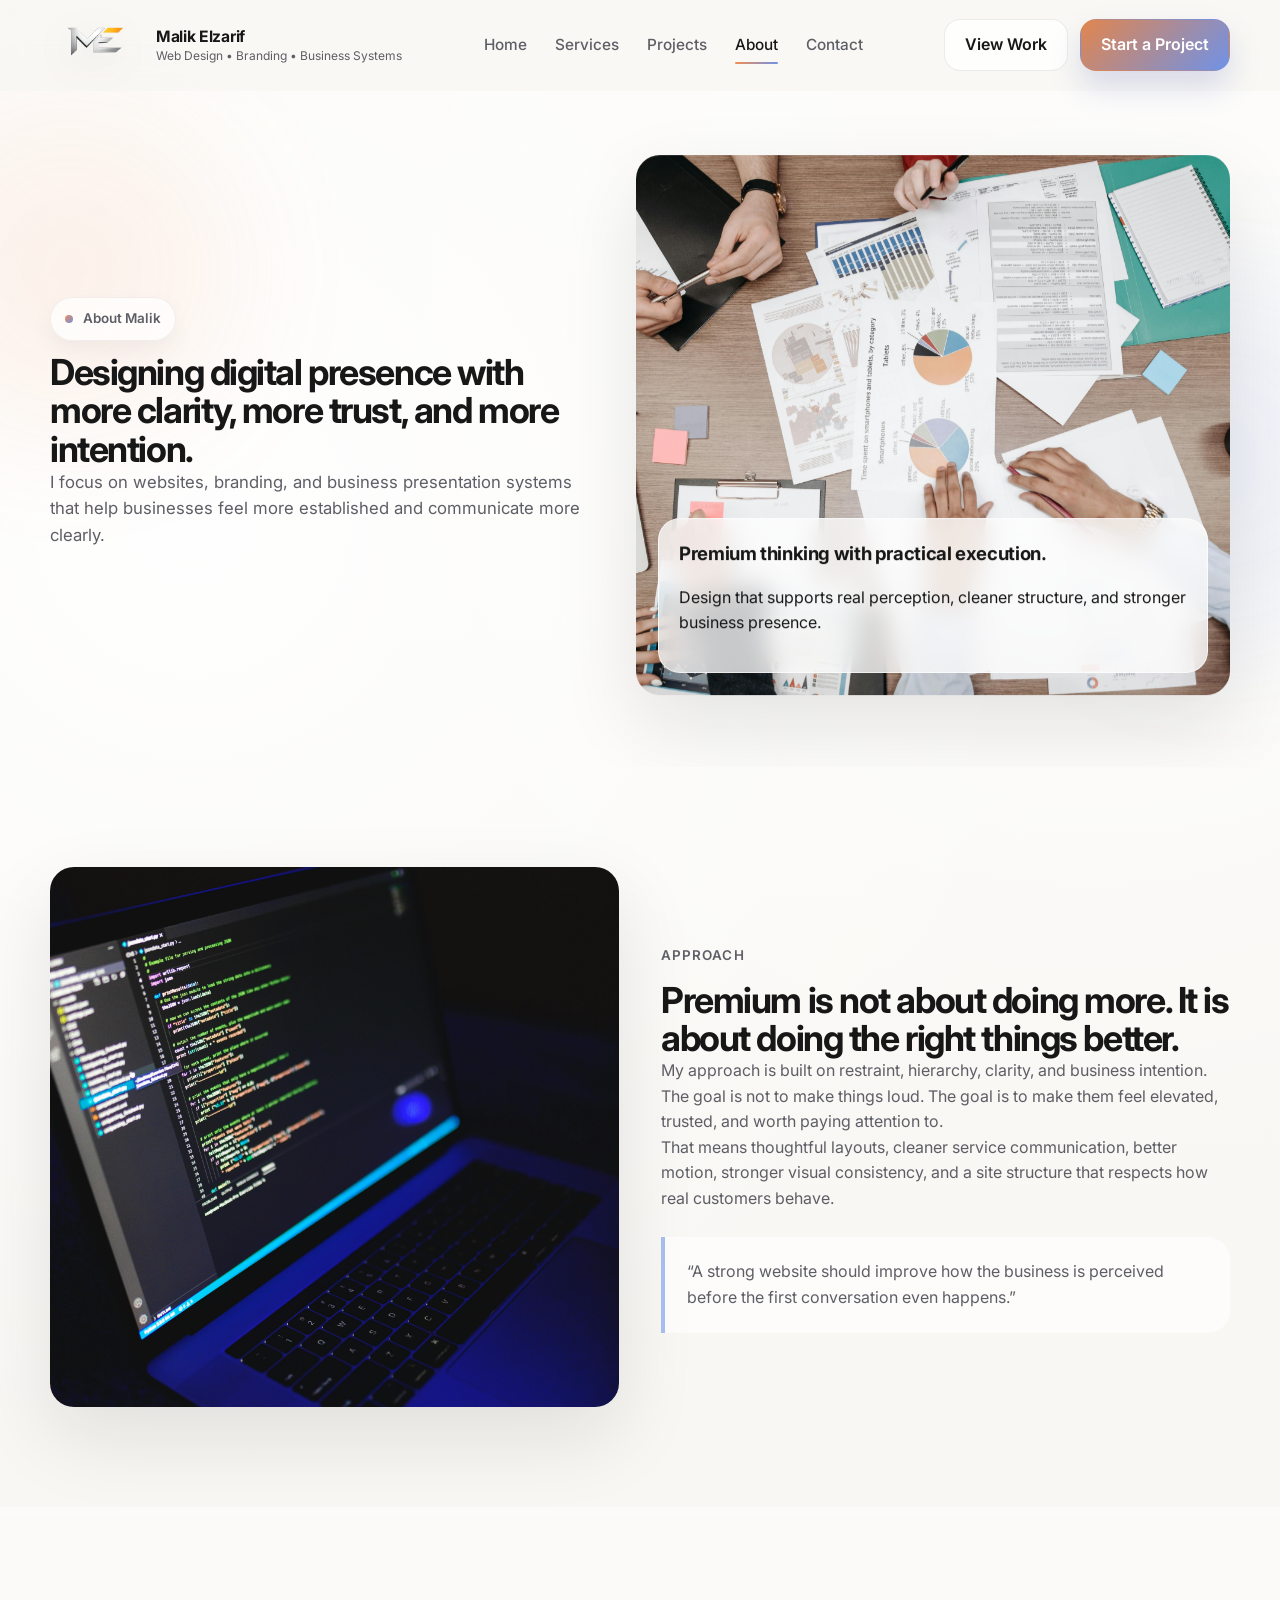
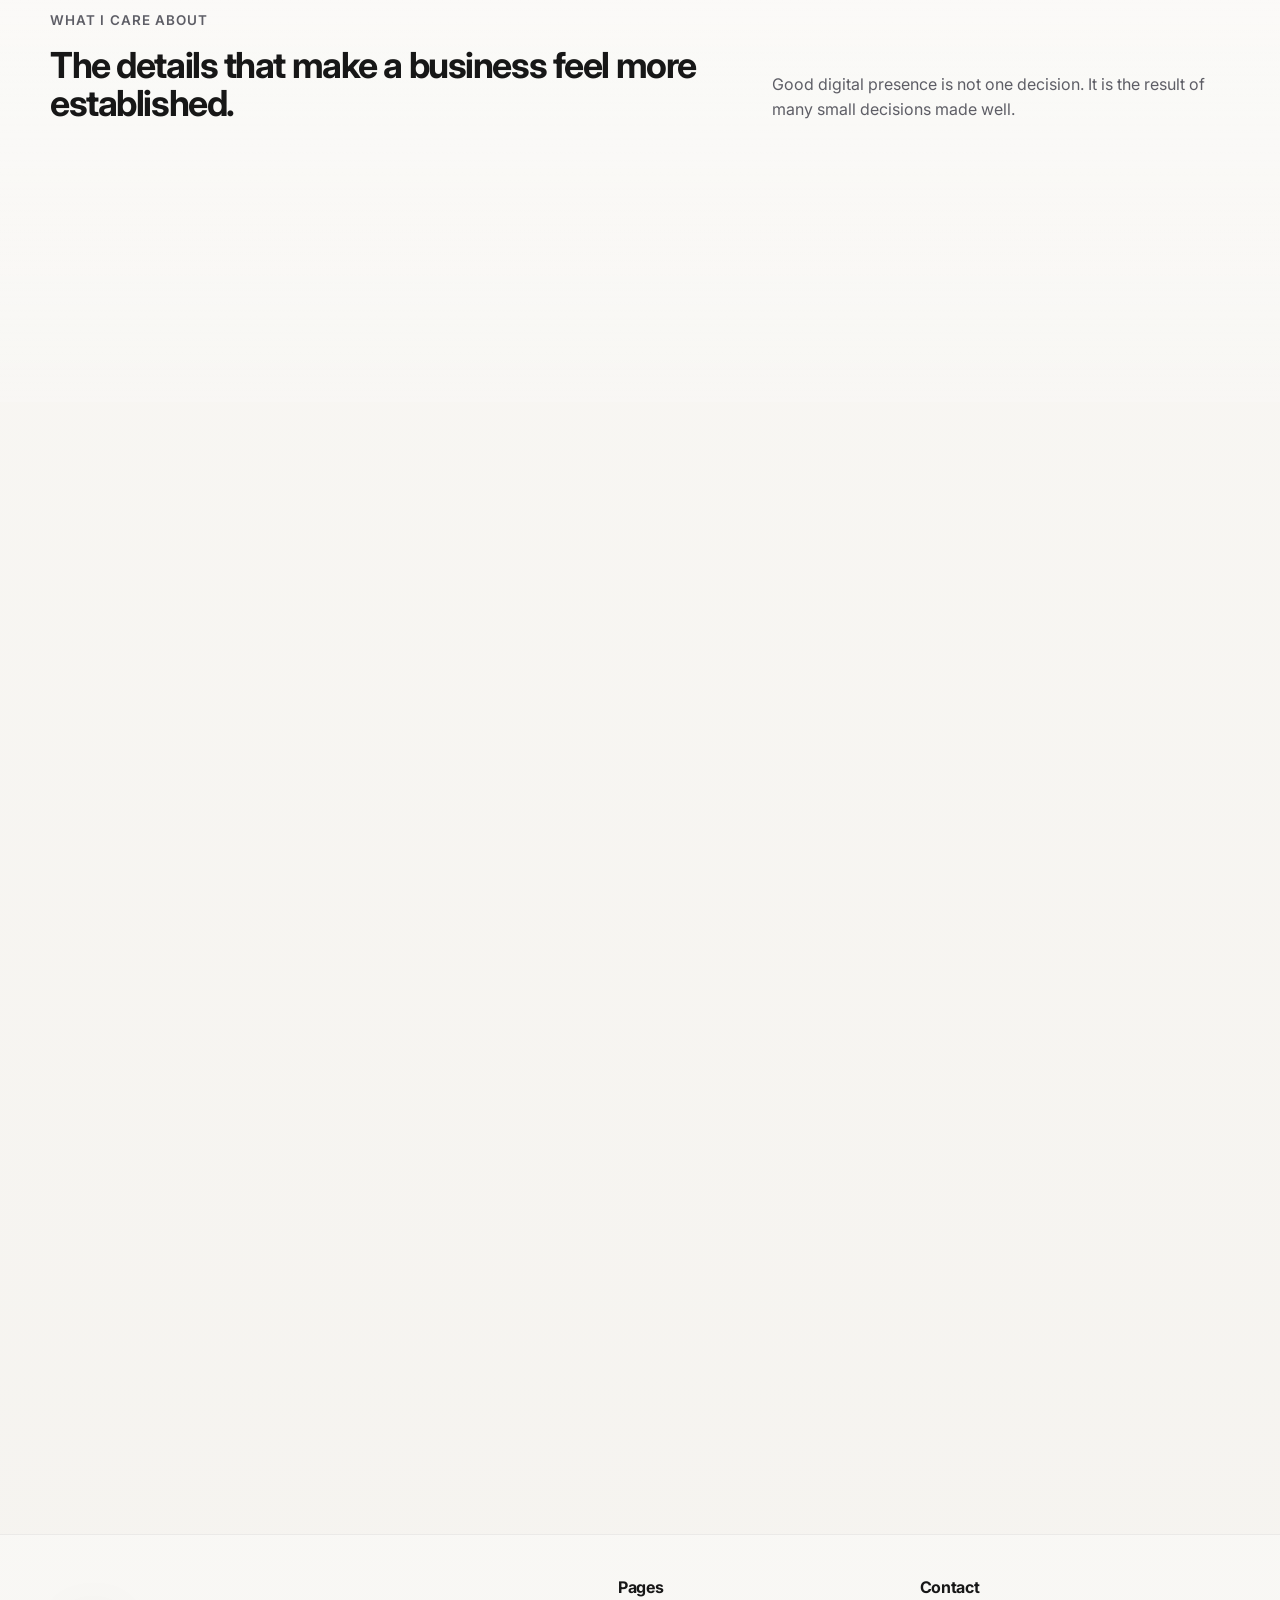
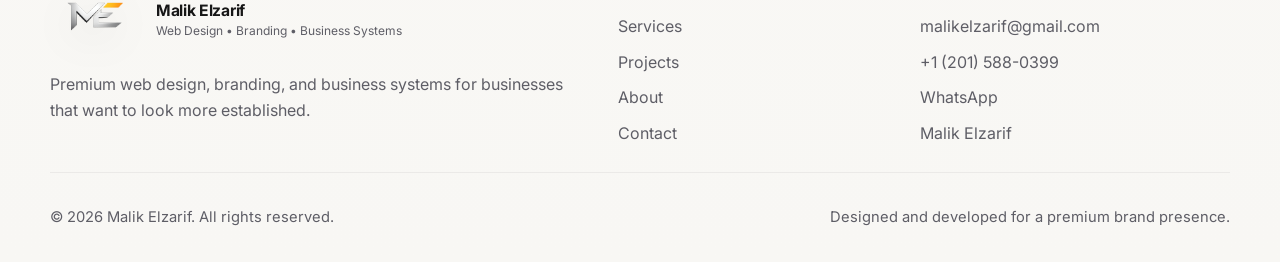
==== commit af620a33: "Add files via upload" ====
--- a/about.html
+++ b/about.html
@@ -228,6 +228,8 @@
           <li><a href="mailto:malikelzarif@gmail.com">malikelzarif@gmail.com</a></li>
           <li><a href="tel:+12015880399">+1 (201) 588-0399</a></li>
           <li><a href="https://wa.me/12015880399" target="_blank" rel="noopener noreferrer">WhatsApp</a></li>
+          <li><a href="https://malikelzarif.com" target="_blank" rel="noopener noreferrer">Malik Elzarif</a></li>
+
         </ul>
       </div>
     </div>
--- a/style.css
+++ b/style.css
@@ -16,7 +16,7 @@
 
   --shadow-sm: 0 10px 25px rgba(24, 24, 24, 0.05);
   --shadow-md: 0 18px 45px rgba(24, 24, 24, 0.08);
-  --shadow-lg: 0 30px 80px rgba(24, 24, 24, 0.10);
+  --shadow-lg: 0 30px 80px rgba(24, 24, 24, 0.1);
 
   --radius-xs: 14px;
   --radius-sm: 18px;
@@ -24,7 +24,8 @@
   --radius-lg: 30px;
   --radius-xl: 36px;
 
-  --container: 1240px;
+  --container: 1180px;
+  --gutter: 56px;
   --header-h: 88px;
 
   --dur-fast: 220ms;
@@ -40,10 +41,14 @@
 }
 
 html {
+  width: 100%;
+  min-width: 320px;
   scroll-behavior: smooth;
 }
 
 body {
+  width: 100%;
+  min-width: 320px;
   margin: 0;
   font-family: "Inter", sans-serif;
   color: var(--text);
@@ -55,6 +60,12 @@
   overflow-x: hidden;
 }
 
+main,
+.site-body {
+  width: 100%;
+  transform: none;
+}
+
 img {
   max-width: 100%;
   display: block;
@@ -111,9 +122,24 @@
   }
 }
 
-.container {
-  width: min(var(--container), calc(100% - 40px));
-  margin: 0 auto;
+.container,
+.grid,
+.grid-3,
+.projects-grid,
+.metrics-grid,
+.values-grid,
+.contact-grid,
+.process-grid,
+.project-stack {
+  width: min(var(--container), calc(100% - var(--gutter)));
+  margin-left: auto;
+  margin-right: auto;
+}
+
+.section,
+.page-hero,
+.hero {
+  overflow: clip;
 }
 
 .section {
@@ -130,6 +156,9 @@
   gap: 36px;
   align-items: end;
   margin-bottom: 44px;
+  padding-left: 0;
+  padding-right: 0;
+  max-width: 100%;
 }
 
 .section-heading--compact {
@@ -214,7 +243,7 @@
 
 .brand-logo {
   width: auto;
-  height: 52px;
+  height: 90px;
   display: block;
   object-fit: contain;
   flex-shrink: 0;
@@ -578,41 +607,120 @@
 }
 
 .trust-strip__inner {
-  padding: 24px 28px;
+  padding: 28px;
   border-radius: var(--radius-lg);
   background: rgba(255, 255, 255, 0.66);
   border: 1px solid rgba(23, 23, 23, 0.06);
   box-shadow: var(--shadow-sm);
 }
 
-.trust-strip__inner p {
-  margin: 0 0 18px;
+.trust-strip__top {
+  margin-bottom: 20px;
+}
+
+.trust-strip__top p {
+  margin: 0;
   font-size: 1rem;
   color: var(--text-soft);
 }
 
-.trust-tags {
-  display: flex;
-  flex-wrap: wrap;
-  gap: 12px;
-}
-
-.trust-tags span {
-  padding: 10px 14px;
-  border-radius: 999px;
-  background: linear-gradient(180deg, rgba(255, 255, 255, 0.85), rgba(255, 255, 255, 0.72));
+.trust-proof-grid {
+  display: grid;
+  grid-template-columns: repeat(3, 1fr);
+  gap: 16px;
+}
+
+.trust-proof-card {
+  padding: 18px 18px 16px;
+  border-radius: 22px;
+  background: rgba(255, 255, 255, 0.74);
   border: 1px solid rgba(23, 23, 23, 0.06);
-  font-size: 0.92rem;
-  color: var(--text-soft);
+  box-shadow: var(--shadow-sm);
+  transition:
+    transform var(--dur) var(--ease),
+    box-shadow var(--dur) var(--ease),
+    border-color var(--dur) var(--ease);
+}
+
+.trust-proof-card:hover {
+  transform: translateY(-4px);
+  box-shadow: var(--shadow-md);
+  border-color: rgba(23, 23, 23, 0.1);
+}
+
+.trust-proof-number {
+  display: inline-flex;
+  margin-bottom: 10px;
+  font-size: 0.82rem;
+  font-weight: 700;
+  letter-spacing: 0.08em;
+  color: var(--text-soft);
+  text-transform: uppercase;
+}
+
+.trust-proof-card h3 {
+  margin: 0 0 8px;
+  font-size: 1.02rem;
+  line-height: 1.15;
+  letter-spacing: -0.02em;
+}
+
+.trust-proof-card p {
+  margin: 0;
+  color: var(--text-soft);
+  font-size: 0.94rem;
 }
 
 .grid {
   display: grid;
-  gap: 22px;
+  gap: 24px;
 }
 
 .grid-3 {
+  display: grid;
   grid-template-columns: repeat(3, 1fr);
+  gap: 24px;
+}
+
+.projects-grid,
+.metrics-grid,
+.values-grid,
+.contact-grid,
+.process-grid {
+  display: grid;
+  gap: 24px;
+}
+
+.projects-grid {
+  grid-template-columns: repeat(2, 1fr);
+}
+
+.metrics-grid,
+.values-grid,
+.contact-grid {
+  grid-template-columns: repeat(3, 1fr);
+}
+
+.process-grid {
+  grid-template-columns: repeat(4, 1fr);
+}
+
+.project-stack {
+  display: grid;
+  gap: 20px;
+}
+
+.service-card,
+.project-card,
+.process-card,
+.value-card,
+.contact-card,
+.metric-card,
+.service-detail-card,
+.contact-form-shell,
+.cta-panel,
+.project-feature-card {
+  box-sizing: border-box;
 }
 
 .service-card,
@@ -642,12 +750,24 @@
   border-color: rgba(23, 23, 23, 0.1);
 }
 
+.service-card,
+.project-card {
+  overflow: hidden;
+}
+
 .service-card__media,
 .project-card__media,
 .project-feature-card__media,
 .image-frame {
   overflow: hidden;
-  border-radius: 22px;
+  border-radius: 24px;
+}
+
+.service-card__media,
+.project-card__media,
+.project-feature-card__media {
+  margin: 14px 14px 0;
+  width: auto;
 }
 
 .service-card__media img,
@@ -669,16 +789,29 @@
   transform: scale(1.05);
 }
 
-.service-card {
-  overflow: hidden;
-}
-
 .service-card__media {
   height: 240px;
 }
 
-.service-card__body {
-  padding: 22px;
+.project-card__media {
+  height: 320px;
+}
+
+.project-feature-card__media {
+  height: 230px;
+}
+
+.service-card__body,
+.project-card__body,
+.project-feature-card__body,
+.process-card,
+.value-card,
+.contact-card,
+.metric-card,
+.service-detail-card,
+.contact-form-shell,
+.cta-panel {
+  padding: 24px;
 }
 
 .service-index,
@@ -742,21 +875,12 @@
   align-items: center;
 }
 
-.project-stack {
-  display: grid;
-  gap: 20px;
-}
-
 .project-feature-card {
   display: grid;
   grid-template-columns: 320px 1fr;
   gap: 20px;
-  padding: 18px;
+  padding: 14px;
   border-radius: 30px;
-}
-
-.project-feature-card__media {
-  height: 230px;
 }
 
 .project-feature-card__body {
@@ -770,16 +894,6 @@
   flex-wrap: wrap;
   gap: 10px;
   margin-bottom: 14px;
-}
-
-.process-grid {
-  display: grid;
-  grid-template-columns: repeat(4, 1fr);
-  gap: 20px;
-}
-
-.process-card {
-  padding: 26px;
 }
 
 .about-preview {
@@ -813,7 +927,7 @@
 
 .image-frame-large {
   height: 580px;
-  border-radius: 34px;
+  border-radius: 24px;
   overflow: hidden;
 }
 
@@ -822,7 +936,6 @@
   grid-template-columns: 1.15fr 0.85fr;
   gap: 30px;
   align-items: center;
-  padding: 34px;
   border-radius: 34px;
   background:
     linear-gradient(135deg, rgba(255, 255, 255, 0.86), rgba(255, 255, 255, 0.72)),
@@ -893,10 +1006,12 @@
   font-size: 1.05rem;
 }
 
-.page-hero__media {
+.page-hero__media,
+.about-story__media,
+.contact-main__media {
   position: relative;
   height: 540px;
-  border-radius: 32px;
+  border-radius: 24px;
   overflow: hidden;
   box-shadow: var(--shadow-lg);
   background: #f0efea;
@@ -928,7 +1043,6 @@
 }
 
 .service-detail-card {
-  padding: 26px;
   border-radius: 28px;
   background: rgba(255, 255, 255, 0.74);
   border: 1px solid rgba(23, 23, 23, 0.06);
@@ -971,61 +1085,6 @@
   background: linear-gradient(135deg, var(--orange), var(--blue));
 }
 
-.projects-grid {
-  display: grid;
-  grid-template-columns: repeat(2, 1fr);
-  gap: 22px;
-}
-
-.project-card {
-  overflow: hidden;
-}
-
-.project-card__media {
-  height: 320px;
-}
-
-.project-card__body {
-  padding: 24px;
-}
-
-.project-card__foot {
-  display: flex;
-  flex-wrap: wrap;
-  gap: 10px;
-  margin-top: 18px;
-}
-
-.metrics-grid,
-.values-grid,
-.contact-grid {
-  display: grid;
-  grid-template-columns: repeat(3, 1fr);
-  gap: 20px;
-}
-
-.metric-card,
-.value-card,
-.contact-card {
-  padding: 26px;
-}
-
-.metric-card .metric-number {
-  display: block;
-  margin-bottom: 10px;
-  font-size: 2.2rem;
-  font-weight: 800;
-  letter-spacing: -0.05em;
-}
-
-.about-story__media,
-.contact-main__media {
-  height: 560px;
-  border-radius: 32px;
-  overflow: hidden;
-  box-shadow: var(--shadow-lg);
-}
-
 .about-quote {
   margin-top: 26px;
   padding: 22px;
@@ -1037,14 +1096,6 @@
 
 .contact-main__copy .feature-list {
   margin-top: 20px;
-}
-
-.contact-form-shell {
-  padding: 30px;
-  border-radius: 30px;
-  background: rgba(255, 255, 255, 0.78);
-  border: 1px solid rgba(23, 23, 23, 0.06);
-  box-shadow: var(--shadow-md);
 }
 
 .form-grid {
@@ -1200,7 +1251,13 @@
   }
 }
 
-/* RESPONSIVE */
+@media (min-width: 1400px) {
+  :root {
+    --container: 1200px;
+    --gutter: 72px;
+  }
+}
+
 @media (max-width: 1160px) {
   .hero-grid,
   .page-hero__grid,
@@ -1240,6 +1297,10 @@
 }
 
 @media (max-width: 980px) {
+  :root {
+    --gutter: 36px;
+  }
+
   .desktop-nav,
   .hide-tablet,
   .hide-mobile {
@@ -1285,19 +1346,39 @@
   .image-frame-large {
     height: 460px;
   }
+
+  .service-card__media,
+  .project-card__media,
+  .project-feature-card__media {
+    margin: 12px 12px 0;
+  }
+
+  .service-card__body,
+  .project-card__body,
+  .project-feature-card__body,
+  .process-card,
+  .value-card,
+  .contact-card,
+  .metric-card,
+  .service-detail-card,
+  .contact-form-shell,
+  .cta-panel {
+    padding: 22px;
+  }
+
+  .trust-strip__inner {
+    padding: 24px;
+  }
 }
 
 @media (max-width: 760px) {
   :root {
     --header-h: 76px;
-  }
-
-  .container {
-    width: min(100% - 24px, var(--container));
+    --gutter: 24px;
   }
 
   .section {
-    padding: 68px 0;
+    padding: 64px 0;
   }
 
   .hero,
@@ -1363,16 +1444,14 @@
   .values-grid,
   .contact-grid,
   .process-grid,
-  .form-row {
+  .form-row,
+  .trust-proof-grid {
     grid-template-columns: 1fr;
   }
 
   .section-heading {
-    grid-template-columns: 1fr;
     gap: 16px;
     margin-bottom: 24px;
-    padding-left: 0;
-    padding-right: 0;
   }
 
   .section-heading--compact {
@@ -1437,6 +1516,7 @@
 
   .service-card,
   .project-card,
+  .project-feature-card,
   .process-card,
   .value-card,
   .contact-card,
@@ -1444,49 +1524,54 @@
   .service-detail-card,
   .contact-form-shell,
   .cta-panel,
-  .project-feature-card {
+  .trust-proof-card,
+  .trust-strip__inner {
     border-radius: 22px;
     overflow: hidden;
   }
 
+  .service-card__media,
+  .project-card__media,
+  .project-feature-card__media {
+    margin: 12px 12px 0;
+    width: auto;
+    border-radius: 18px;
+  }
+
+  .service-card__media {
+    height: 210px;
+  }
+
+  .project-card__media {
+    height: 210px;
+  }
+
+  .project-feature-card {
+    padding: 14px;
+    border-radius: 22px;
+  }
+
+  .project-feature-card__media {
+    height: 190px;
+    margin: 0;
+  }
+
+  .trust-proof-card {
+    padding: 16px;
+    border-radius: 18px;
+  }
+
   .service-card__body,
   .project-card__body,
+  .project-feature-card__body,
   .process-card,
   .value-card,
   .contact-card,
   .metric-card,
   .service-detail-card,
   .contact-form-shell,
-  .cta-panel,
-  .project-feature-card__body {
+  .cta-panel {
     padding: 20px;
-  }
-
-  .service-card__media,
-  .project-card__media,
-  .project-feature-card__media {
-    margin: 12px 12px 0;
-    width: auto;
-    border-radius: 20px;
-  }
-
-  .service-card__media {
-    height: 210px;
-  }
-
-  .project-card__media {
-    height: 210px;
-  }
-
-  .project-feature-card {
-    grid-template-columns: 1fr;
-    padding: 14px;
-    border-radius: 22px;
-  }
-
-  .project-feature-card__media {
-    height: 190px;
-    margin: 0;
   }
 
   .image-frame,
@@ -1551,7 +1636,6 @@
 
   .trust-strip__inner {
     padding: 18px;
-    border-radius: 22px;
   }
 
   .footer-bottom {
@@ -1563,8 +1647,8 @@
 }
 
 @media (max-width: 480px) {
-  .container {
-    width: min(100% - 20px, var(--container));
+  :root {
+    --gutter: 18px;
   }
 
   .brand-logo {
@@ -1593,15 +1677,21 @@
 
   .service-card__body,
   .project-card__body,
+  .project-feature-card__body,
   .process-card,
   .value-card,
   .contact-card,
   .metric-card,
   .service-detail-card,
   .contact-form-shell,
-  .cta-panel,
-  .project-feature-card__body {
+  .cta-panel {
     padding: 18px;
+  }
+
+  .service-card__media,
+  .project-card__media,
+  .project-feature-card__media {
+    margin: 10px 10px 0;
   }
 
   .service-card__media,
@@ -1612,4 +1702,8 @@
   .project-feature-card__media {
     height: 175px;
   }
+
+  .trust-strip__inner {
+    padding: 16px;
+  }
 }
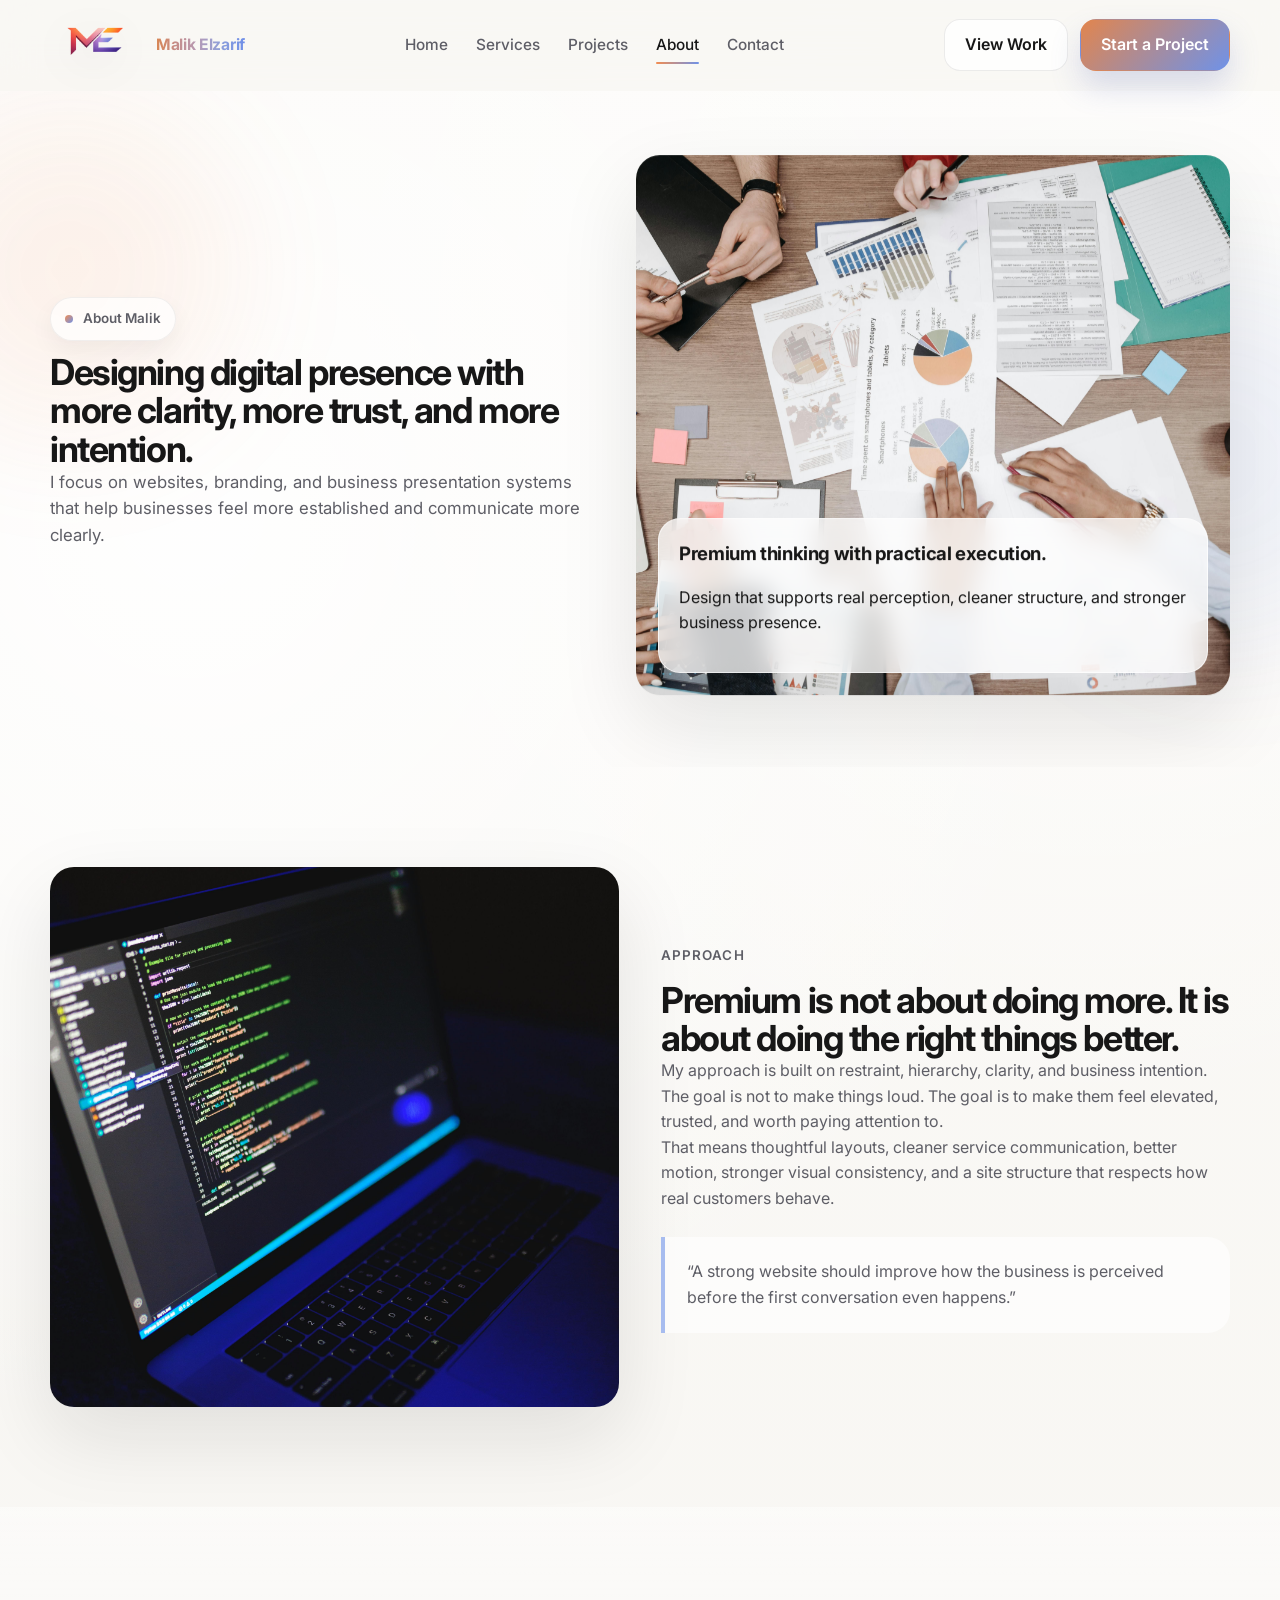
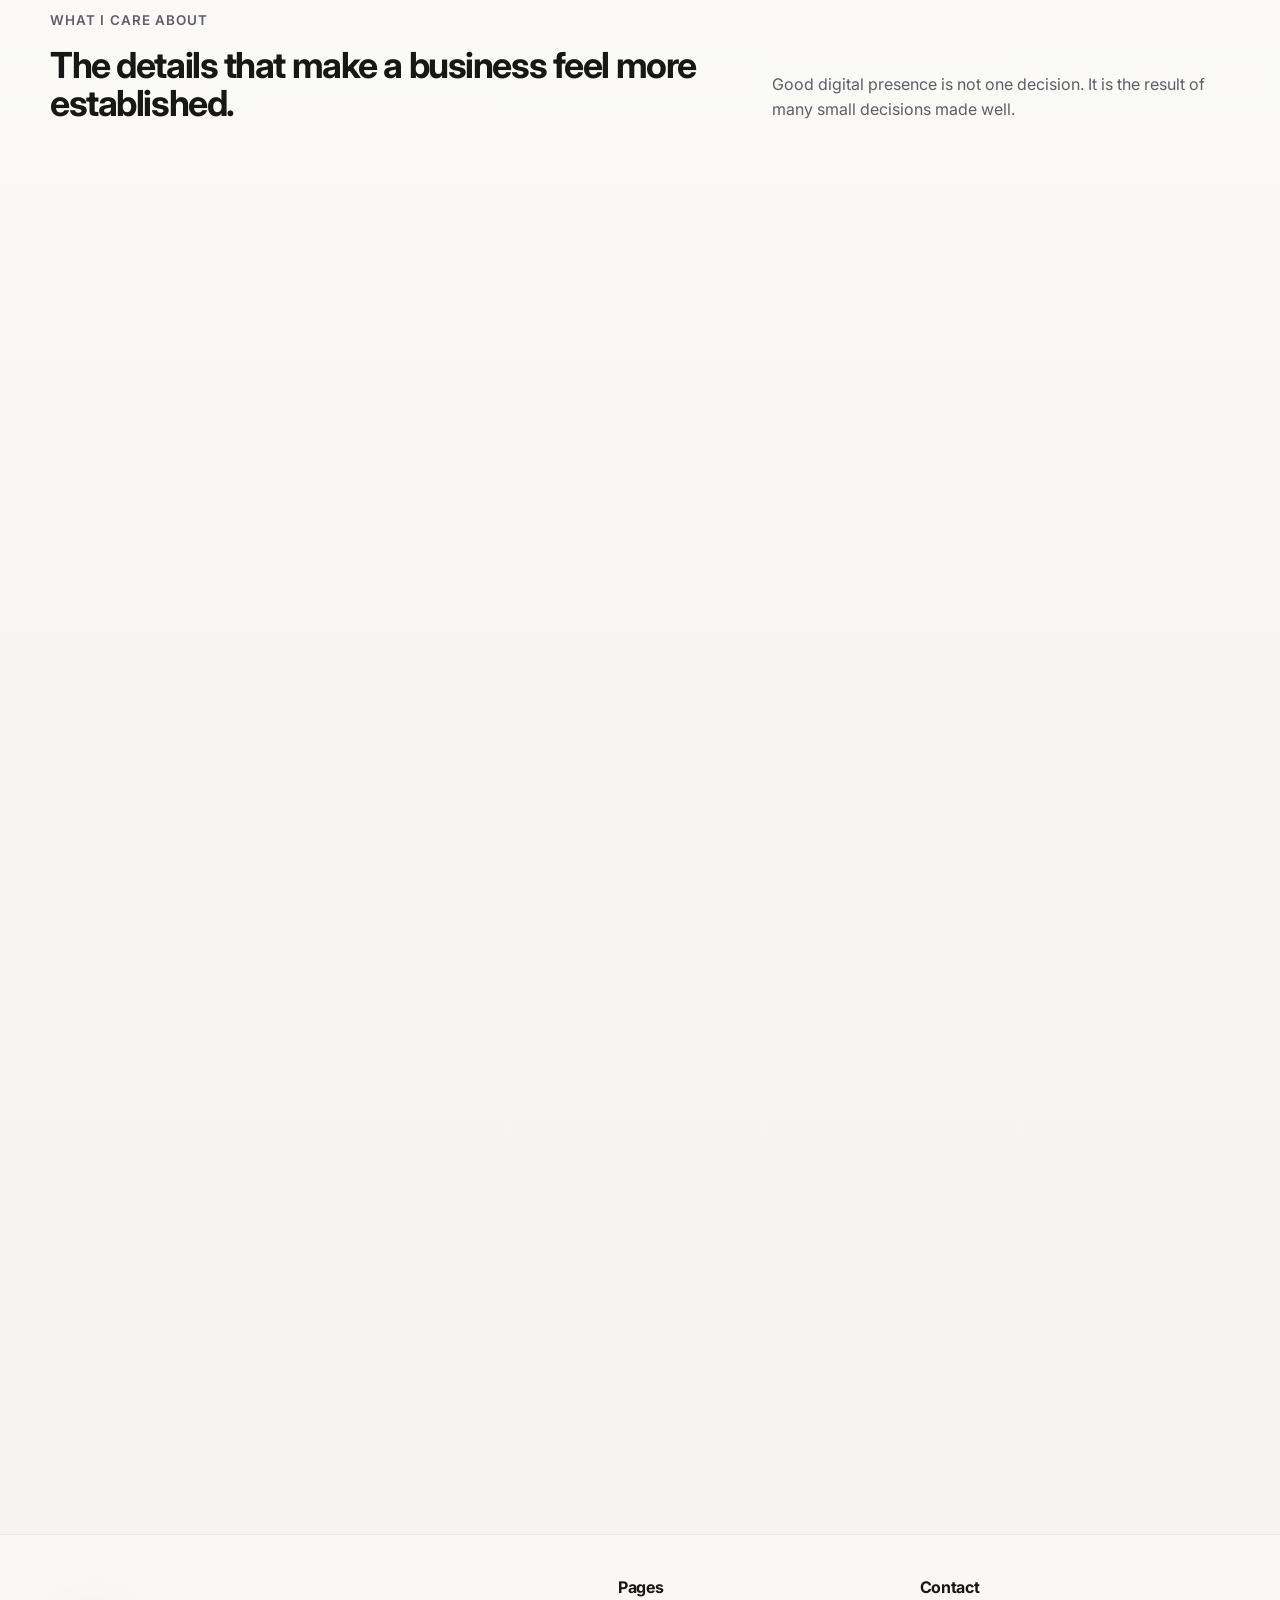
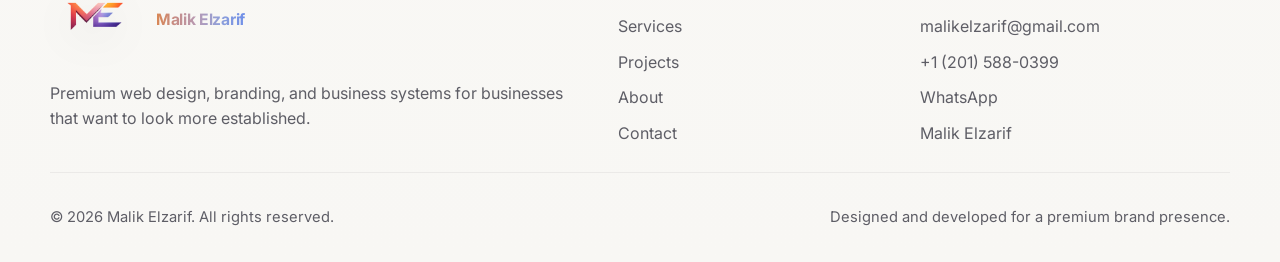
==== commit 299d1cbe: "Add files via upload" ====
--- a/about.html
+++ b/about.html
@@ -21,19 +21,16 @@
   <div class="site-bg-orb site-bg-orb--orange"></div>
   <div class="site-bg-orb site-bg-orb--blue"></div>
 
-    <header class="site-header" id="top">
+  <header class="site-header" id="top">
     <div class="container header-inner">
       <a href="index.html" class="brand brand--logo" aria-label="Malik Elzarif home">
-  <img
-    src="assets/logo/logo-me.png"
-    alt="Malik Elzarif logo"
-    class="brand-logo"
-  />
-  <span class="brand-text">
-    <strong>Malik Elzarif</strong>
-    <small>Web Design • Branding • Business Systems</small>
-  </span>
-</a>
+        <img
+          src="assets/logo/logo-me.png"
+          alt="Malik Elzarif logo"
+          class="brand-logo"
+        />
+        <span class="name-gradient name-gradient--nav">Malik Elzarif</span>
+      </a>
 
       <nav class="desktop-nav" aria-label="Primary navigation">
         <a href="index.html">Home</a>
@@ -198,18 +195,17 @@
   <footer class="site-footer">
     <div class="container footer-grid">
       <div class="footer-brand">
-        <a href="index.html" class="brand brand--logo" aria-label="Malik Elzarif home">
-  <img
-    src="assets/logo/logo-me.png"
-    alt="Malik Elzarif logo"
-    class="brand-logo"
-  />
-  <span class="brand-text">
-    <strong>Malik Elzarif</strong>
-    <small>Web Design • Branding • Business Systems</small>
-  </span>
-</a>
-        <p>Premium web design, branding, and business systems for businesses that want to look more established.</p>
+        <a href="index.html" class="brand brand--logo brand--footer" aria-label="Malik Elzarif home">
+          <img
+            src="assets/logo/logo-me.png"
+            alt="Malik Elzarif logo"
+            class="brand-logo"
+          />
+          <span class="name-gradient name-gradient--footer">Malik Elzarif</span>
+        </a>
+        <p>
+          Premium web design, branding, and business systems for businesses that want to look more established.
+        </p>
       </div>
 
       <div class="footer-links-group">
--- a/style.css
+++ b/style.css
@@ -1706,4 +1706,86 @@
   .trust-strip__inner {
     padding: 16px;
   }
+}/* =========================================
+   GLOBAL NAME GRADIENT SYSTEM
+========================================= */
+
+:root {
+  --name-purple: #b79ab4;
+  --name-gradient: linear-gradient(
+    90deg,
+    #d98652 0%,
+    #c68d88 22%,
+    #b79ab4 46%,
+    #8fa0da 72%,
+    #6f8fe8 100%
+  );
+}
+
+.name-gradient {
+  display: inline-block;
+  font-weight: 800;
+  letter-spacing: -0.04em;
+  line-height: 0.95;
+  background: var(--name-gradient);
+  -webkit-background-clip: text;
+  background-clip: text;
+  color: transparent;
+  -webkit-text-fill-color: transparent;
+}
+
+.name-gradient--hero {
+  font-size: clamp(2.8rem, 4.8vw, 5.15rem);
+}
+
+.name-gradient--section {
+  font-size: clamp(2rem, 2.8vw, 3.35rem);
+  line-height: 1.08;
+}
+
+.name-gradient--nav {
+  font-size: 0.98rem;
+  font-weight: 700;
+  letter-spacing: -0.02em;
+  line-height: 1.1;
+}
+
+.name-gradient--footer {
+  font-size: 0.98rem;
+  font-weight: 700;
+  letter-spacing: -0.02em;
+  line-height: 1.1;
+}
+
+.name-gradient--inline {
+  font-size: inherit;
+  font-weight: inherit;
+  letter-spacing: inherit;
+  line-height: inherit;
+}
+
+@media (max-width: 760px) {
+  .name-gradient--hero {
+    font-size: clamp(2.1rem, 10vw, 3rem);
+  }
+
+  .name-gradient--section {
+    font-size: clamp(1.9rem, 8vw, 2.6rem);
+  }
+
+  .name-gradient--nav,
+  .name-gradient--footer {
+    font-size: 0.9rem;
+  }
+}
+
+@media (max-width: 480px) {
+  .name-gradient--hero {
+    font-size: clamp(1.9rem, 10.5vw, 2.6rem);
+  }
+
+  .name-gradient--nav,
+  .name-gradient--footer {
+    font-size: 0.84rem;
+  }
 }
